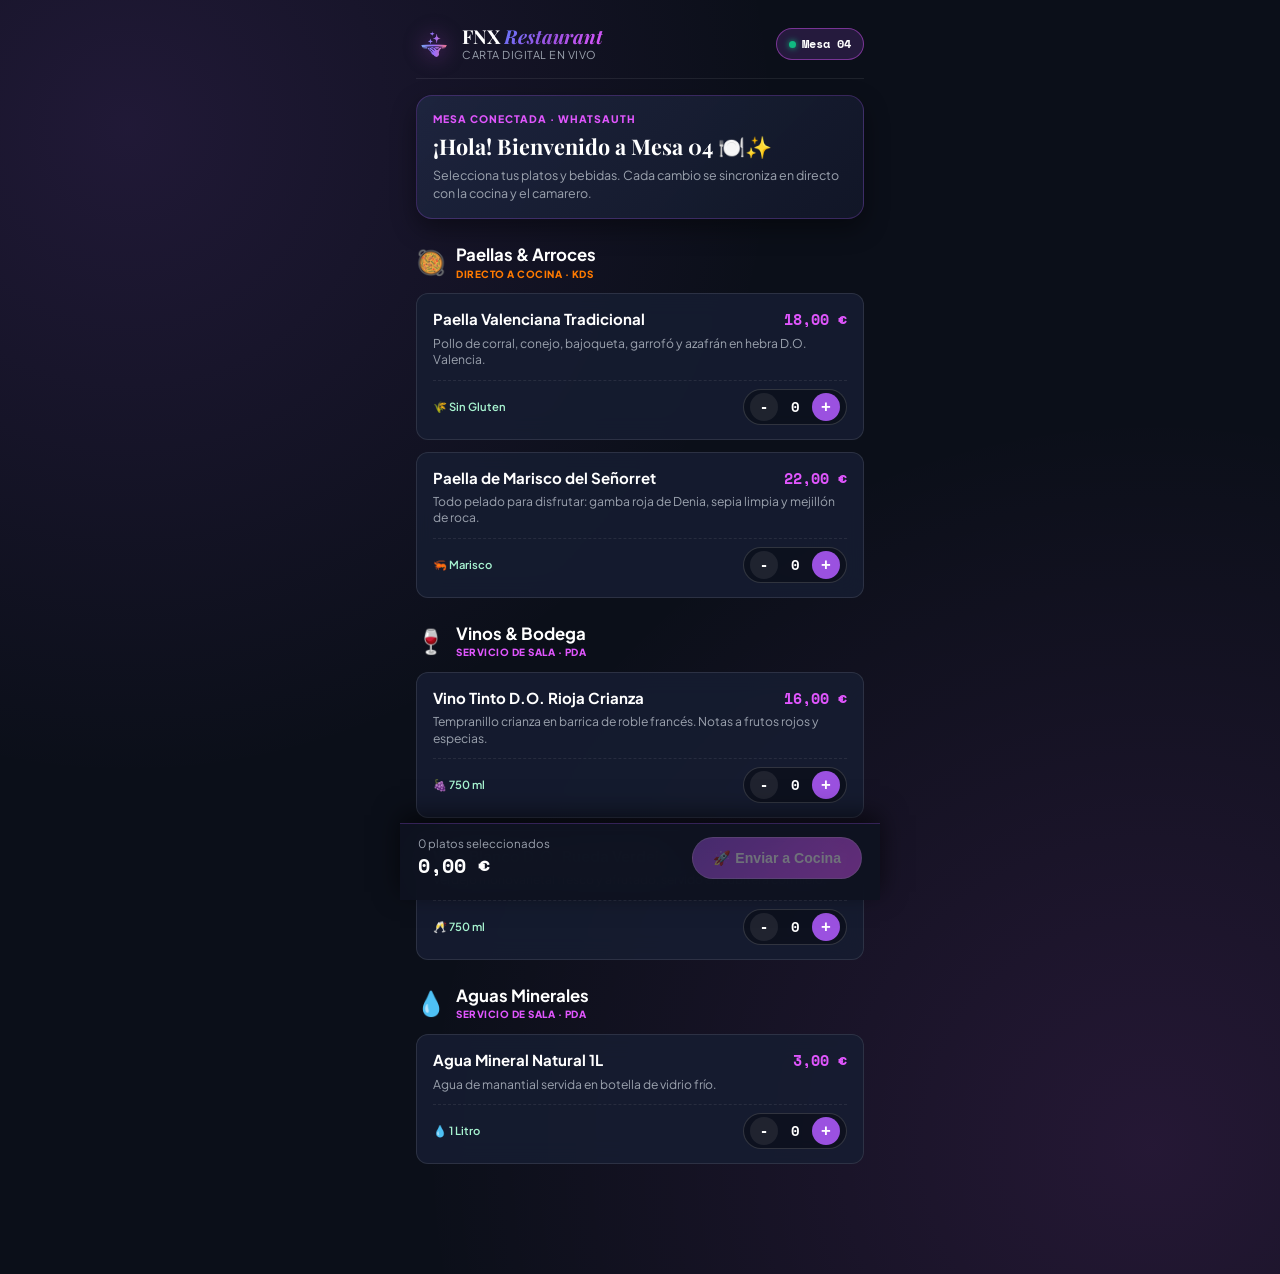
==== carta.html @ 8c9d8620 "feat(init): FNX Restaurant smart table, Posa-QR, KDS cocina y PDA camarero con carta movil sincroniz" ====
<!DOCTYPE html>
<html lang="es">

<head>
  <meta charset="UTF-8" />
  <meta name="viewport" content="width=device-width, initial-scale=1.0, maximum-scale=1.0, user-scalable=no" />
  <title>Carta Digital — FNX Restaurant</title>
  <meta name="description" content="Carta interactiva en tiempo real para comensales de FNX Restaurant." />

  <!-- Favicons -->
  <link rel="icon" type="image/png" sizes="96x96" href="src/img/favicon-96x96.png" />
  <link rel="icon" type="image/x-icon" href="src/img/favicon.ico" />
  <meta name="theme-color" content="#9B51E0" />

  <!-- Google Fonts -->
  <link rel="preconnect" href="https://fonts.googleapis.com">
  <link rel="preconnect" href="https://fonts.gstatic.com" crossorigin>
  <link href="https://fonts.googleapis.com/css2?family=Playfair+Display:ital,wght@0,600;0,700;1,600&family=Plus+Jakarta+Sans:wght@400;500;600;700;800&family=Space+Mono:wght@700&display=swap" rel="stylesheet">

  <!-- Estilos Carta Móvil -->
  <link rel="stylesheet" href="carta.css?v=1.0.0" />

  <!-- Socket.IO Client -->
  <script src="https://cdn.socket.io/4.8.1/socket.io.min.js"></script>
</head>

<body>
  <div class="mobile-container">
    <!-- CABECERA CARTA MÓVIL -->
    <header class="mobile-header">
      <div class="header-brand">
        <img src="src/img/logo.png" alt="FNX" class="header-logo" />
        <div>
          <h1 class="header-title">FNX <span>Restaurant</span></h1>
          <p class="header-sub">Carta Digital en Vivo</p>
        </div>
      </div>

      <div class="table-pill" id="mobile-table-pill">
        <span class="pulse-dot"></span>
        <span id="mobile-table-name">Mesa 04</span>
      </div>
    </header>

    <!-- BANNER DE BIENVENIDA AL COMENSAL -->
    <section class="welcome-banner" id="welcome-banner">
      <div class="welcome-tag">MESA CONECTADA · WHATSAUTH</div>
      <h2 class="welcome-greeting" id="welcome-greeting">¡Hola, Comensal! 🍽️✨</h2>
      <p class="welcome-desc">Selecciona tus platos y bebidas. Cada cambio se sincroniza en directo con la cocina y el camarero.</p>
    </section>

    <!-- SECCIONES DE LA CARTA (ULTRA-MINIMALISTA) -->
    <main class="menu-sections">
      <!-- 1. PAELLAS & ARROCES (COCINA) -->
      <section class="menu-category">
        <div class="category-header">
          <span class="cat-icon">🥘</span>
          <div class="cat-titles">
            <h3 class="cat-title">Paellas & Arroces</h3>
            <span class="cat-badge orange">DIRECTO A COCINA · KDS</span>
          </div>
        </div>

        <div class="products-grid">
          <!-- Producto 1: Paella Valenciana -->
          <article class="product-card" data-id="paella-valenciana" data-name="Paella Valenciana Tradicional" data-price="18.00" data-cat="paellas">
            <div class="product-header">
              <h4 class="product-title">Paella Valenciana Tradicional</h4>
              <span class="product-price">18,00 €</span>
            </div>
            <p class="product-desc">Pollo de corral, conejo, bajoqueta, garrofó y azafrán en hebra D.O. Valencia.</p>
            <div class="product-actions">
              <span class="product-allergen">🌾 Sin Gluten</span>
              <div class="qty-stepper">
                <button type="button" class="btn-step btn-minus" aria-label="Restar">-</button>
                <span class="qty-number">0</span>
                <button type="button" class="btn-step btn-plus" aria-label="Sumar">+</button>
              </div>
            </div>
          </article>

          <!-- Producto 2: Paella Señorret -->
          <article class="product-card" data-id="paella-senorret" data-name="Paella de Marisco del Señorret" data-price="22.00" data-cat="paellas">
            <div class="product-header">
              <h4 class="product-title">Paella de Marisco del Señorret</h4>
              <span class="product-price">22,00 €</span>
            </div>
            <p class="product-desc">Todo pelado para disfrutar: gamba roja de Denia, sepia limpia y mejillón de roca.</p>
            <div class="product-actions">
              <span class="product-allergen">🦐 Marisco</span>
              <div class="qty-stepper">
                <button type="button" class="btn-step btn-minus" aria-label="Restar">-</button>
                <span class="qty-number">0</span>
                <button type="button" class="btn-step btn-plus" aria-label="Sumar">+</button>
              </div>
            </div>
          </article>
        </div>
      </section>

      <!-- 2. BODEGA & VINOS (CAMARERO) -->
      <section class="menu-category">
        <div class="category-header">
          <span class="cat-icon">🍷</span>
          <div class="cat-titles">
            <h3 class="cat-title">Vinos & Bodega</h3>
            <span class="cat-badge purple">SERVICIO DE SALA · PDA</span>
          </div>
        </div>

        <div class="products-grid">
          <!-- Producto 3: Vino Tinto Rioja -->
          <article class="product-card" data-id="vino-rioja" data-name="Vino Tinto D.O. Rioja Crianza" data-price="16.00" data-cat="vinos">
            <div class="product-header">
              <h4 class="product-title">Vino Tinto D.O. Rioja Crianza</h4>
              <span class="product-price">16,00 €</span>
            </div>
            <p class="product-desc">Tempranillo crianza en barrica de roble francés. Notas a frutos rojos y especias.</p>
            <div class="product-actions">
              <span class="product-allergen">🍇 750 ml</span>
              <div class="qty-stepper">
                <button type="button" class="btn-step btn-minus" aria-label="Restar">-</button>
                <span class="qty-number">0</span>
                <button type="button" class="btn-step btn-plus" aria-label="Sumar">+</button>
              </div>
            </div>
          </article>

          <!-- Producto 4: Vino Blanco Rueda -->
          <article class="product-card" data-id="vino-rueda" data-name="Vino Blanco D.O. Rueda Verdejo" data-price="14.00" data-cat="vinos">
            <div class="product-header">
              <h4 class="product-title">Vino Blanco D.O. Rueda Verdejo</h4>
              <span class="product-price">14,00 €</span>
            </div>
            <p class="product-desc">Verdejo monovarietal fresco y afrutado, servido en cubitera con hielo.</p>
            <div class="product-actions">
              <span class="product-allergen">🥂 750 ml</span>
              <div class="qty-stepper">
                <button type="button" class="btn-step btn-minus" aria-label="Restar">-</button>
                <span class="qty-number">0</span>
                <button type="button" class="btn-step btn-plus" aria-label="Sumar">+</button>
              </div>
            </div>
          </article>
        </div>
      </section>

      <!-- 3. AGUAS & REFRESCOS -->
      <section class="menu-category">
        <div class="category-header">
          <span class="cat-icon">💧</span>
          <div class="cat-titles">
            <h3 class="cat-title">Aguas Minerales</h3>
            <span class="cat-badge purple">SERVICIO DE SALA · PDA</span>
          </div>
        </div>

        <div class="products-grid">
          <!-- Producto 5: Agua Mineral -->
          <article class="product-card" data-id="agua-mineral" data-name="Agua Mineral Natural 1L" data-price="3.00" data-cat="aguas">
            <div class="product-header">
              <h4 class="product-title">Agua Mineral Natural 1L</h4>
              <span class="product-price">3,00 €</span>
            </div>
            <p class="product-desc">Agua de manantial servida en botella de vidrio frío.</p>
            <div class="product-actions">
              <span class="product-allergen">💧 1 Litro</span>
              <div class="qty-stepper">
                <button type="button" class="btn-step btn-minus" aria-label="Restar">-</button>
                <span class="qty-number">0</span>
                <button type="button" class="btn-step btn-plus" aria-label="Sumar">+</button>
              </div>
            </div>
          </article>
        </div>
      </section>
    </main>

    <!-- BARRA INFERIOR FIJA DE COMANDA -->
    <footer class="order-bar" id="order-bar">
      <div class="order-summary">
        <span class="order-count" id="order-items-count">0 platos seleccionados</span>
        <span class="order-total" id="order-total-price">0,00 €</span>
      </div>
      <button type="button" class="btn-submit-order" id="btn-submit-order" disabled>
        <span>🚀 Enviar a Cocina</span>
      </button>
    </footer>

    <!-- MODAL DE CONFIRMACIÓN DE COMANDA -->
    <div class="order-modal-backdrop hidden" id="order-modal">
      <div class="order-modal-card">
        <div class="modal-success-icon">🥘✨</div>
        <h3 class="modal-title">¡Comanda Enviada a Cocina!</h3>
        <p class="modal-text">Tu pedido ya está marchando en el KDS de cocina y las bebidas han sido asignadas al PDA del camarero.</p>
        <div class="modal-info-box">
          <div class="info-row">
            <span>Mesa:</span>
            <strong id="modal-table-label">Mesa 04</strong>
          </div>
          <div class="info-row">
            <span>Tiempo Estimado:</span>
            <strong class="text-orange">~18-20 min</strong>
          </div>
        </div>
        <button type="button" class="btn-modal-close" id="btn-modal-close">Entendido</button>
      </div>
    </div>
  </div>

  <script src="carta.js?v=1.0.0"></script>
</body>

</html>
---- carta.css ----
/* ========================================================
   FNX RESTAURANT — CARTA DIGITAL MÓVIL (carta.css)
   Mobile-First, Glassmorphism, Paleta Púrpura/Magenta
   ======================================================== */

:root {
  --bg-mobile: #0b0f19;
  --bg-card: rgba(22, 29, 49, 0.88);
  --text-main: #f9fafb;
  --text-muted: #9ca3af;
  --brand-purple: #9B51E0;
  --brand-magenta: #E056FD;
  --brand-cobalt: #607AFE;
  --accent-orange: #FF7A00;
  --accent-green: #10B981;
  --border-glass: rgba(155, 81, 224, 0.28);
  --font-sans: 'Plus Jakarta Sans', -apple-system, sans-serif;
  --font-serif: 'Playfair Display', serif;
  --font-mono: 'Space Mono', monospace;
  --radius-lg: 16px;
  --radius-md: 12px;
  --radius-sm: 8px;
}

* {
  margin: 0;
  padding: 0;
  box-sizing: border-box;
  -webkit-tap-highlight-color: transparent;
}

body {
  font-family: var(--font-sans);
  background-color: var(--bg-mobile);
  color: var(--text-main);
  line-height: 1.4;
  overflow-x: hidden;
  background-image: 
    radial-gradient(circle at 10% 10%, rgba(155, 81, 224, 0.15) 0%, transparent 40%),
    radial-gradient(circle at 90% 90%, rgba(224, 86, 253, 0.12) 0%, transparent 45%);
}

.mobile-container {
  max-width: 480px;
  margin: 0 auto;
  min-height: 100vh;
  padding: 16px 16px 110px;
  position: relative;
}

/* ========================================================
   CABECERA MÓVIL
   ======================================================== */
.mobile-header {
  display: flex;
  align-items: center;
  justify-content: space-between;
  padding: 10px 0 16px;
  border-bottom: 1px solid rgba(255, 255, 255, 0.08);
  margin-bottom: 16px;
}

.header-brand {
  display: flex;
  align-items: center;
  gap: 10px;
}

.header-logo {
  width: 36px;
  height: 36px;
  object-fit: contain;
  filter: drop-shadow(0 0 10px rgba(224, 86, 253, 0.5));
}

.header-title {
  font-family: var(--font-serif);
  font-size: 1.2rem;
  font-weight: 700;
  color: #ffffff;
  line-height: 1.1;
}

.header-title span {
  font-style: italic;
  background: linear-gradient(135deg, var(--brand-cobalt), var(--brand-purple), var(--brand-magenta));
  -webkit-background-clip: text;
  -webkit-text-fill-color: transparent;
}

.header-sub {
  font-size: 0.68rem;
  color: var(--text-muted);
  text-transform: uppercase;
  letter-spacing: 0.5px;
}

.table-pill {
  display: inline-flex;
  align-items: center;
  gap: 6px;
  padding: 6px 12px;
  background: rgba(155, 81, 224, 0.18);
  border: 1px solid rgba(224, 86, 253, 0.45);
  border-radius: 999px;
  font-family: var(--font-mono);
  font-size: 0.78rem;
  font-weight: 700;
  color: #ffffff;
}

.pulse-dot {
  width: 7px;
  height: 7px;
  border-radius: 50%;
  background: #10B981;
  box-shadow: 0 0 6px #10B981;
}

/* ========================================================
   BANNER DE BIENVENIDA
   ======================================================== */
.welcome-banner {
  background: linear-gradient(135deg, rgba(30, 38, 64, 0.9) 0%, rgba(18, 23, 40, 0.95) 100%);
  border: 1px solid var(--border-glass);
  border-radius: var(--radius-lg);
  padding: 16px;
  margin-bottom: 24px;
  box-shadow: 0 10px 24px rgba(0, 0, 0, 0.4);
}

.welcome-tag {
  font-size: 0.65rem;
  font-weight: 800;
  letter-spacing: 1px;
  color: var(--brand-magenta);
  text-transform: uppercase;
}

.welcome-greeting {
  font-family: var(--font-serif);
  font-size: 1.35rem;
  color: #ffffff;
  margin: 4px 0 6px;
}

.welcome-desc {
  font-size: 0.78rem;
  color: var(--text-muted);
  line-height: 1.4;
}

/* ========================================================
   SECCIONES Y TARJETAS DE PRODUCTOS
   ======================================================== */
.menu-sections {
  display: flex;
  flex-direction: column;
  gap: 24px;
}

.category-header {
  display: flex;
  align-items: center;
  gap: 10px;
  margin-bottom: 12px;
}

.cat-icon {
  font-size: 1.5rem;
}

.cat-titles {
  display: flex;
  flex-direction: column;
}

.cat-title {
  font-size: 1.05rem;
  font-weight: 700;
  color: #ffffff;
}

.cat-badge {
  font-size: 0.62rem;
  font-weight: 800;
  letter-spacing: 0.5px;
  text-transform: uppercase;
  margin-top: 1px;
}

.cat-badge.orange {
  color: var(--accent-orange);
}

.cat-badge.purple {
  color: var(--brand-magenta);
}

.products-grid {
  display: flex;
  flex-direction: column;
  gap: 12px;
}

.product-card {
  background: var(--bg-card);
  border: 1px solid rgba(255, 255, 255, 0.1);
  border-radius: var(--radius-md);
  padding: 14px 16px;
  transition: transform 0.15s ease, border-color 0.15s ease;
  backdrop-filter: blur(12px);
  -webkit-backdrop-filter: blur(12px);
}

.product-card:active {
  transform: scale(0.99);
}

.product-card.has-qty {
  border-color: rgba(224, 86, 253, 0.6);
  background: linear-gradient(135deg, rgba(30, 38, 68, 0.9) 0%, rgba(22, 28, 48, 0.95) 100%);
  box-shadow: 0 4px 16px rgba(155, 81, 224, 0.2);
}

.product-header {
  display: flex;
  align-items: baseline;
  justify-content: space-between;
  gap: 10px;
  margin-bottom: 4px;
}

.product-title {
  font-size: 0.94rem;
  font-weight: 700;
  color: #ffffff;
}

.product-price {
  font-family: var(--font-mono);
  font-size: 0.95rem;
  font-weight: 800;
  color: var(--brand-magenta);
  white-space: nowrap;
}

.product-desc {
  font-size: 0.76rem;
  color: var(--text-muted);
  line-height: 1.35;
  margin-bottom: 12px;
}

.product-actions {
  display: flex;
  align-items: center;
  justify-content: space-between;
  padding-top: 8px;
  border-top: 1px dashed rgba(255, 255, 255, 0.08);
}

.product-allergen {
  font-size: 0.7rem;
  color: #a7f3d0;
  font-weight: 600;
}

/* Stepper de Cantidad (+ / -) */
.qty-stepper {
  display: inline-flex;
  align-items: center;
  gap: 8px;
  background: rgba(0, 0, 0, 0.35);
  border: 1px solid rgba(255, 255, 255, 0.15);
  border-radius: 999px;
  padding: 3px 6px;
}

.btn-step {
  width: 28px;
  height: 28px;
  border-radius: 50%;
  border: none;
  background: rgba(255, 255, 255, 0.08);
  color: #ffffff;
  font-size: 1.05rem;
  font-weight: 700;
  cursor: pointer;
  display: flex;
  align-items: center;
  justify-content: center;
  transition: background 0.15s ease, transform 0.1s ease;
}

.btn-step:active {
  transform: scale(0.9);
}

.btn-plus {
  background: var(--brand-purple);
  color: #ffffff;
}

.btn-plus:active {
  background: var(--brand-magenta);
}

.qty-number {
  font-family: var(--font-mono);
  font-size: 0.88rem;
  font-weight: 800;
  color: #ffffff;
  min-width: 18px;
  text-align: center;
}

/* ========================================================
   BARRA FIJA INFERIOR DE COMANDA
   ======================================================== */
.order-bar {
  position: fixed;
  bottom: 0;
  left: 0;
  right: 0;
  max-width: 480px;
  margin: 0 auto;
  background: rgba(14, 18, 32, 0.95);
  border-top: 1px solid var(--border-glass);
  backdrop-filter: blur(20px);
  -webkit-backdrop-filter: blur(20px);
  padding: 12px 18px 20px;
  display: flex;
  align-items: center;
  justify-content: space-between;
  gap: 14px;
  box-shadow: 0 -8px 24px rgba(0, 0, 0, 0.6);
  z-index: 99;
}

.order-summary {
  display: flex;
  flex-direction: column;
}

.order-count {
  font-size: 0.72rem;
  color: var(--text-muted);
}

.order-total {
  font-family: var(--font-mono);
  font-size: 1.25rem;
  font-weight: 800;
  color: #ffffff;
}

.btn-submit-order {
  display: inline-flex;
  align-items: center;
  gap: 8px;
  padding: 12px 20px;
  background: linear-gradient(135deg, var(--brand-purple), var(--brand-magenta));
  border: 1px solid rgba(255, 255, 255, 0.3);
  border-radius: 999px;
  color: #ffffff;
  font-size: 0.88rem;
  font-weight: 800;
  cursor: pointer;
  box-shadow: 0 4px 16px rgba(155, 81, 224, 0.5);
  transition: transform 0.15s ease, opacity 0.2s ease;
}

.btn-submit-order:disabled {
  opacity: 0.4;
  cursor: not-allowed;
  box-shadow: none;
}

.btn-submit-order:not(:disabled):active {
  transform: scale(0.96);
}

/* ========================================================
   MODAL DE CONFIRMACIÓN
   ======================================================== */
.order-modal-backdrop {
  position: fixed;
  inset: 0;
  background: rgba(0, 0, 0, 0.75);
  backdrop-filter: blur(8px);
  -webkit-backdrop-filter: blur(8px);
  display: flex;
  align-items: center;
  justify-content: center;
  padding: 20px;
  z-index: 1000;
  animation: fadeIn 0.25s ease;
}

@keyframes fadeIn {
  from { opacity: 0; }
  to { opacity: 1; }
}

.order-modal-card {
  width: 100%;
  max-width: 360px;
  background: linear-gradient(165deg, rgba(28, 36, 60, 0.96) 0%, rgba(16, 21, 38, 0.98) 100%);
  border: 1.5px solid rgba(224, 86, 253, 0.5);
  border-radius: 20px;
  padding: 24px 20px;
  text-align: center;
  box-shadow: 0 20px 48px rgba(0, 0, 0, 0.8), 0 0 30px rgba(155, 81, 224, 0.35);
  animation: modalPop 0.3s cubic-bezier(0.16, 1, 0.3, 1);
}

@keyframes modalPop {
  from { transform: scale(0.85); opacity: 0; }
  to { transform: scale(1); opacity: 1; }
}

.modal-success-icon {
  font-size: 2.8rem;
  margin-bottom: 8px;
}

.modal-title {
  font-family: var(--font-serif);
  font-size: 1.25rem;
  color: #ffffff;
  margin-bottom: 6px;
}

.modal-text {
  font-size: 0.82rem;
  color: var(--text-muted);
  line-height: 1.4;
  margin-bottom: 16px;
}

.modal-info-box {
  background: rgba(0, 0, 0, 0.35);
  border-radius: var(--radius-sm);
  padding: 10px 14px;
  display: flex;
  flex-direction: column;
  gap: 6px;
  margin-bottom: 18px;
  font-size: 0.8rem;
}

.info-row {
  display: flex;
  align-items: center;
  justify-content: space-between;
  color: var(--text-muted);
}

.info-row strong {
  color: #ffffff;
}

.text-orange {
  color: var(--accent-orange) !important;
}

.btn-modal-close {
  width: 100%;
  padding: 12px;
  background: var(--brand-purple);
  border: none;
  border-radius: var(--radius-md);
  color: #ffffff;
  font-weight: 700;
  font-size: 0.9rem;
  cursor: pointer;
}

.hidden {
  display: none !important;
}
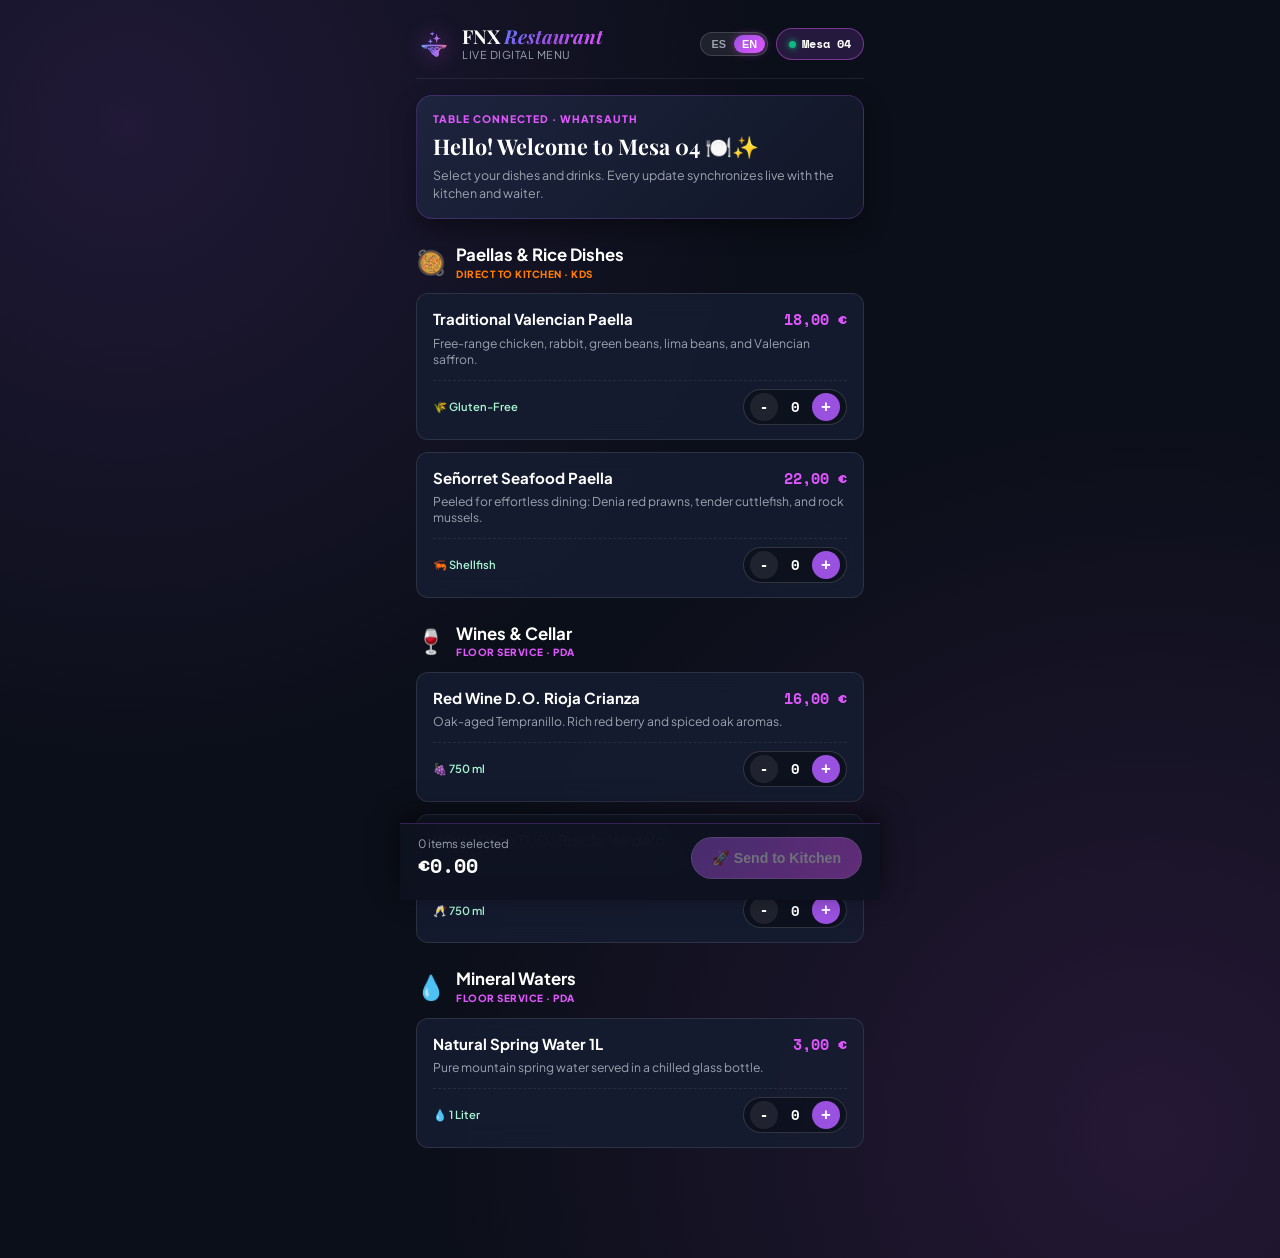
==== commit a4ee5406: "feat: soporte multi-idioma (EN/ES), reset a 0 en carta, estado entrando en KDS/PDA y multi-ticket po" ====
--- a/carta.html
+++ b/carta.html
@@ -18,7 +18,7 @@
   <link href="https://fonts.googleapis.com/css2?family=Playfair+Display:ital,wght@0,600;0,700;1,600&family=Plus+Jakarta+Sans:wght@400;500;600;700;800&family=Space+Mono:wght@700&display=swap" rel="stylesheet">
 
   <!-- Estilos Carta Móvil -->
-  <link rel="stylesheet" href="carta.css?v=1.0.0" />
+  <link rel="stylesheet" href="carta.css?v=1.0.4" />
 
   <!-- Socket.IO Client -->
   <script src="https://cdn.socket.io/4.8.1/socket.io.min.js"></script>
@@ -26,28 +26,45 @@
 
 <body>
   <div class="mobile-container">
-    <!-- CABECERA CARTA MÓVIL -->
+    <!-- CABECERA CARTA MÓVIL CON SELECTOR DE IDIOMA -->
     <header class="mobile-header">
       <div class="header-brand">
         <img src="src/img/logo.png" alt="FNX" class="header-logo" />
         <div>
           <h1 class="header-title">FNX <span>Restaurant</span></h1>
-          <p class="header-sub">Carta Digital en Vivo</p>
-        </div>
-      </div>
-
-      <div class="table-pill" id="mobile-table-pill">
-        <span class="pulse-dot"></span>
-        <span id="mobile-table-name">Mesa 04</span>
+          <p class="header-sub" id="header-sub-text">Carta Digital en Vivo</p>
+        </div>
+      </div>
+
+      <div class="header-actions">
+        <!-- Selector Rápido de Idioma -->
+        <div class="lang-toggle-mobile" role="tablist" aria-label="Language Selector">
+          <button type="button" class="lang-btn" id="lang-btn-es" data-lang="es">ES</button>
+          <button type="button" class="lang-btn" id="lang-btn-en" data-lang="en">EN</button>
+        </div>
+
+        <div class="table-pill" id="mobile-table-pill">
+          <span class="pulse-dot"></span>
+          <span id="mobile-table-name">Mesa 04</span>
+        </div>
       </div>
     </header>
 
     <!-- BANNER DE BIENVENIDA AL COMENSAL -->
     <section class="welcome-banner" id="welcome-banner">
-      <div class="welcome-tag">MESA CONECTADA · WHATSAUTH</div>
+      <div class="welcome-tag" id="welcome-tag-text">MESA CONECTADA · WHATSAUTH</div>
       <h2 class="welcome-greeting" id="welcome-greeting">¡Hola, Comensal! 🍽️✨</h2>
-      <p class="welcome-desc">Selecciona tus platos y bebidas. Cada cambio se sincroniza en directo con la cocina y el camarero.</p>
+      <p class="welcome-desc" id="welcome-desc-text">Selecciona tus platos y bebidas. Cada cambio se sincroniza en directo con la cocina y el camarero.</p>
     </section>
+
+    <!-- BANNER DE RONDA ACTIVA (FEEDBACK POST-ENVÍO) -->
+    <div class="order-round-banner hidden" id="order-round-banner">
+      <span class="round-badge-icon">✅</span>
+      <div class="round-badge-text">
+        <strong id="round-badge-title">Comanda enviada a cocina (Ronda 1)</strong>
+        <p id="round-badge-subtitle">¿Deseas pedir algo más? Selecciona nuevos platos o bebidas abajo.</p>
+      </div>
+    </div>
 
     <!-- SECCIONES DE LA CARTA (ULTRA-MINIMALISTA) -->
     <main class="menu-sections">
@@ -56,21 +73,21 @@
         <div class="category-header">
           <span class="cat-icon">🥘</span>
           <div class="cat-titles">
-            <h3 class="cat-title">Paellas & Arroces</h3>
-            <span class="cat-badge orange">DIRECTO A COCINA · KDS</span>
+            <h3 class="cat-title" id="cat-title-paellas">Paellas & Arroces</h3>
+            <span class="cat-badge orange" id="cat-badge-paellas">DIRECTO A COCINA · KDS</span>
           </div>
         </div>
 
         <div class="products-grid">
           <!-- Producto 1: Paella Valenciana -->
-          <article class="product-card" data-id="paella-valenciana" data-name="Paella Valenciana Tradicional" data-price="18.00" data-cat="paellas">
-            <div class="product-header">
-              <h4 class="product-title">Paella Valenciana Tradicional</h4>
+          <article class="product-card" data-id="paella-valenciana" data-price="18.00" data-cat="paellas">
+            <div class="product-header">
+              <h4 class="product-title" id="prod-title-paella-valenciana">Paella Valenciana Tradicional</h4>
               <span class="product-price">18,00 €</span>
             </div>
-            <p class="product-desc">Pollo de corral, conejo, bajoqueta, garrofó y azafrán en hebra D.O. Valencia.</p>
-            <div class="product-actions">
-              <span class="product-allergen">🌾 Sin Gluten</span>
+            <p class="product-desc" id="prod-desc-paella-valenciana">Pollo de corral, conejo, bajoqueta, garrofó y azafrán en hebra D.O. Valencia.</p>
+            <div class="product-actions">
+              <span class="product-allergen" id="prod-allergen-paella-valenciana">🌾 Sin Gluten</span>
               <div class="qty-stepper">
                 <button type="button" class="btn-step btn-minus" aria-label="Restar">-</button>
                 <span class="qty-number">0</span>
@@ -80,14 +97,14 @@
           </article>
 
           <!-- Producto 2: Paella Señorret -->
-          <article class="product-card" data-id="paella-senorret" data-name="Paella de Marisco del Señorret" data-price="22.00" data-cat="paellas">
-            <div class="product-header">
-              <h4 class="product-title">Paella de Marisco del Señorret</h4>
+          <article class="product-card" data-id="paella-senorret" data-price="22.00" data-cat="paellas">
+            <div class="product-header">
+              <h4 class="product-title" id="prod-title-paella-senorret">Paella de Marisco del Señorret</h4>
               <span class="product-price">22,00 €</span>
             </div>
-            <p class="product-desc">Todo pelado para disfrutar: gamba roja de Denia, sepia limpia y mejillón de roca.</p>
-            <div class="product-actions">
-              <span class="product-allergen">🦐 Marisco</span>
+            <p class="product-desc" id="prod-desc-paella-senorret">Todo pelado para disfrutar: gamba roja de Denia, sepia limpia y mejillón de roca.</p>
+            <div class="product-actions">
+              <span class="product-allergen" id="prod-allergen-paella-senorret">🦐 Marisco</span>
               <div class="qty-stepper">
                 <button type="button" class="btn-step btn-minus" aria-label="Restar">-</button>
                 <span class="qty-number">0</span>
@@ -103,21 +120,21 @@
         <div class="category-header">
           <span class="cat-icon">🍷</span>
           <div class="cat-titles">
-            <h3 class="cat-title">Vinos & Bodega</h3>
-            <span class="cat-badge purple">SERVICIO DE SALA · PDA</span>
+            <h3 class="cat-title" id="cat-title-vinos">Vinos & Bodega</h3>
+            <span class="cat-badge purple" id="cat-badge-vinos">SERVICIO DE SALA · PDA</span>
           </div>
         </div>
 
         <div class="products-grid">
           <!-- Producto 3: Vino Tinto Rioja -->
-          <article class="product-card" data-id="vino-rioja" data-name="Vino Tinto D.O. Rioja Crianza" data-price="16.00" data-cat="vinos">
-            <div class="product-header">
-              <h4 class="product-title">Vino Tinto D.O. Rioja Crianza</h4>
+          <article class="product-card" data-id="vino-rioja" data-price="16.00" data-cat="vinos">
+            <div class="product-header">
+              <h4 class="product-title" id="prod-title-vino-rioja">Vino Tinto D.O. Rioja Crianza</h4>
               <span class="product-price">16,00 €</span>
             </div>
-            <p class="product-desc">Tempranillo crianza en barrica de roble francés. Notas a frutos rojos y especias.</p>
-            <div class="product-actions">
-              <span class="product-allergen">🍇 750 ml</span>
+            <p class="product-desc" id="prod-desc-vino-rioja">Tempranillo crianza en barrica de roble francés. Notas a frutos rojos y especias.</p>
+            <div class="product-actions">
+              <span class="product-allergen" id="prod-allergen-vino-rioja">🍇 750 ml</span>
               <div class="qty-stepper">
                 <button type="button" class="btn-step btn-minus" aria-label="Restar">-</button>
                 <span class="qty-number">0</span>
@@ -127,14 +144,14 @@
           </article>
 
           <!-- Producto 4: Vino Blanco Rueda -->
-          <article class="product-card" data-id="vino-rueda" data-name="Vino Blanco D.O. Rueda Verdejo" data-price="14.00" data-cat="vinos">
-            <div class="product-header">
-              <h4 class="product-title">Vino Blanco D.O. Rueda Verdejo</h4>
+          <article class="product-card" data-id="vino-rueda" data-price="14.00" data-cat="vinos">
+            <div class="product-header">
+              <h4 class="product-title" id="prod-title-vino-rueda">Vino Blanco D.O. Rueda Verdejo</h4>
               <span class="product-price">14,00 €</span>
             </div>
-            <p class="product-desc">Verdejo monovarietal fresco y afrutado, servido en cubitera con hielo.</p>
-            <div class="product-actions">
-              <span class="product-allergen">🥂 750 ml</span>
+            <p class="product-desc" id="prod-desc-vino-rueda">Verdejo monovarietal fresco y afrutado, servido en cubitera con hielo.</p>
+            <div class="product-actions">
+              <span class="product-allergen" id="prod-allergen-vino-rueda">🥂 750 ml</span>
               <div class="qty-stepper">
                 <button type="button" class="btn-step btn-minus" aria-label="Restar">-</button>
                 <span class="qty-number">0</span>
@@ -150,21 +167,21 @@
         <div class="category-header">
           <span class="cat-icon">💧</span>
           <div class="cat-titles">
-            <h3 class="cat-title">Aguas Minerales</h3>
-            <span class="cat-badge purple">SERVICIO DE SALA · PDA</span>
+            <h3 class="cat-title" id="cat-title-aguas">Aguas Minerales</h3>
+            <span class="cat-badge purple" id="cat-badge-aguas">SERVICIO DE SALA · PDA</span>
           </div>
         </div>
 
         <div class="products-grid">
           <!-- Producto 5: Agua Mineral -->
-          <article class="product-card" data-id="agua-mineral" data-name="Agua Mineral Natural 1L" data-price="3.00" data-cat="aguas">
-            <div class="product-header">
-              <h4 class="product-title">Agua Mineral Natural 1L</h4>
+          <article class="product-card" data-id="agua-mineral" data-price="3.00" data-cat="aguas">
+            <div class="product-header">
+              <h4 class="product-title" id="prod-title-agua-mineral">Agua Mineral Natural 1L</h4>
               <span class="product-price">3,00 €</span>
             </div>
-            <p class="product-desc">Agua de manantial servida en botella de vidrio frío.</p>
-            <div class="product-actions">
-              <span class="product-allergen">💧 1 Litro</span>
+            <p class="product-desc" id="prod-desc-agua-mineral">Agua de manantial servida en botella de vidrio frío.</p>
+            <div class="product-actions">
+              <span class="product-allergen" id="prod-allergen-agua-mineral">💧 1 Litro</span>
               <div class="qty-stepper">
                 <button type="button" class="btn-step btn-minus" aria-label="Restar">-</button>
                 <span class="qty-number">0</span>
@@ -183,7 +200,7 @@
         <span class="order-total" id="order-total-price">0,00 €</span>
       </div>
       <button type="button" class="btn-submit-order" id="btn-submit-order" disabled>
-        <span>🚀 Enviar a Cocina</span>
+        <span id="btn-submit-label">🚀 Enviar a Cocina</span>
       </button>
     </footer>
 
@@ -191,16 +208,16 @@
     <div class="order-modal-backdrop hidden" id="order-modal">
       <div class="order-modal-card">
         <div class="modal-success-icon">🥘✨</div>
-        <h3 class="modal-title">¡Comanda Enviada a Cocina!</h3>
-        <p class="modal-text">Tu pedido ya está marchando en el KDS de cocina y las bebidas han sido asignadas al PDA del camarero.</p>
+        <h3 class="modal-title" id="modal-title-text">¡Comanda Enviada a Cocina!</h3>
+        <p class="modal-text" id="modal-desc-text">Tu pedido ya está marchando en el KDS de cocina y las bebidas han sido asignadas al PDA del camarero.</p>
         <div class="modal-info-box">
           <div class="info-row">
-            <span>Mesa:</span>
+            <span id="modal-table-label-tag">Mesa:</span>
             <strong id="modal-table-label">Mesa 04</strong>
           </div>
           <div class="info-row">
-            <span>Tiempo Estimado:</span>
-            <strong class="text-orange">~18-20 min</strong>
+            <span id="modal-time-label-tag">Tiempo Estimado:</span>
+            <strong class="text-orange" id="modal-time-val">~18-20 min</strong>
           </div>
         </div>
         <button type="button" class="btn-modal-close" id="btn-modal-close">Entendido</button>
@@ -208,7 +225,7 @@
     </div>
   </div>
 
-  <script src="carta.js?v=1.0.0"></script>
+  <script src="carta.js?v=1.0.4"></script>
 </body>
 
 </html>
--- a/carta.css
+++ b/carta.css
@@ -95,6 +95,39 @@
   letter-spacing: 0.5px;
 }
 
+.header-actions {
+  display: flex;
+  align-items: center;
+  gap: 8px;
+}
+
+.lang-toggle-mobile {
+  display: inline-flex;
+  align-items: center;
+  background: rgba(255, 255, 255, 0.08);
+  border: 1px solid rgba(255, 255, 255, 0.15);
+  border-radius: 999px;
+  padding: 2px;
+}
+
+.lang-toggle-mobile .lang-btn {
+  background: transparent;
+  border: none;
+  color: var(--text-muted);
+  font-size: 0.68rem;
+  font-weight: 700;
+  padding: 3px 8px;
+  border-radius: 999px;
+  cursor: pointer;
+  transition: all 0.2s ease;
+}
+
+.lang-toggle-mobile .lang-btn.active {
+  background: linear-gradient(135deg, var(--brand-purple), var(--brand-magenta));
+  color: #ffffff;
+  box-shadow: 0 0 8px rgba(224, 86, 253, 0.4);
+}
+
 .table-pill {
   display: inline-flex;
   align-items: center;
@@ -115,6 +148,52 @@
   border-radius: 50%;
   background: #10B981;
   box-shadow: 0 0 6px #10B981;
+}
+
+/* ========================================================
+   BANNER DE RONDA ACTIVA (FEEDBACK POST-ENVÍO)
+   ======================================================== */
+.order-round-banner {
+  display: flex;
+  align-items: center;
+  gap: 12px;
+  background: linear-gradient(135deg, rgba(16, 185, 129, 0.18) 0%, rgba(16, 185, 129, 0.08) 100%);
+  border: 1px solid rgba(16, 185, 129, 0.45);
+  border-radius: var(--radius-md);
+  padding: 12px 14px;
+  margin-bottom: 20px;
+  animation: slideDownFade 0.3s ease-out;
+}
+
+.order-round-banner.hidden {
+  display: none;
+}
+
+.round-badge-icon {
+  font-size: 1.4rem;
+}
+
+.round-badge-text strong {
+  display: block;
+  font-size: 0.85rem;
+  color: #10B981;
+}
+
+.round-badge-text p {
+  font-size: 0.72rem;
+  color: #d1fae5;
+  margin-top: 2px;
+}
+
+@keyframes slideDownFade {
+  from {
+    opacity: 0;
+    transform: translateY(-8px);
+  }
+  to {
+    opacity: 1;
+    transform: translateY(0);
+  }
 }
 
 /* ========================================================
@@ -480,3 +559,4 @@
 .hidden {
   display: none !important;
 }
+
